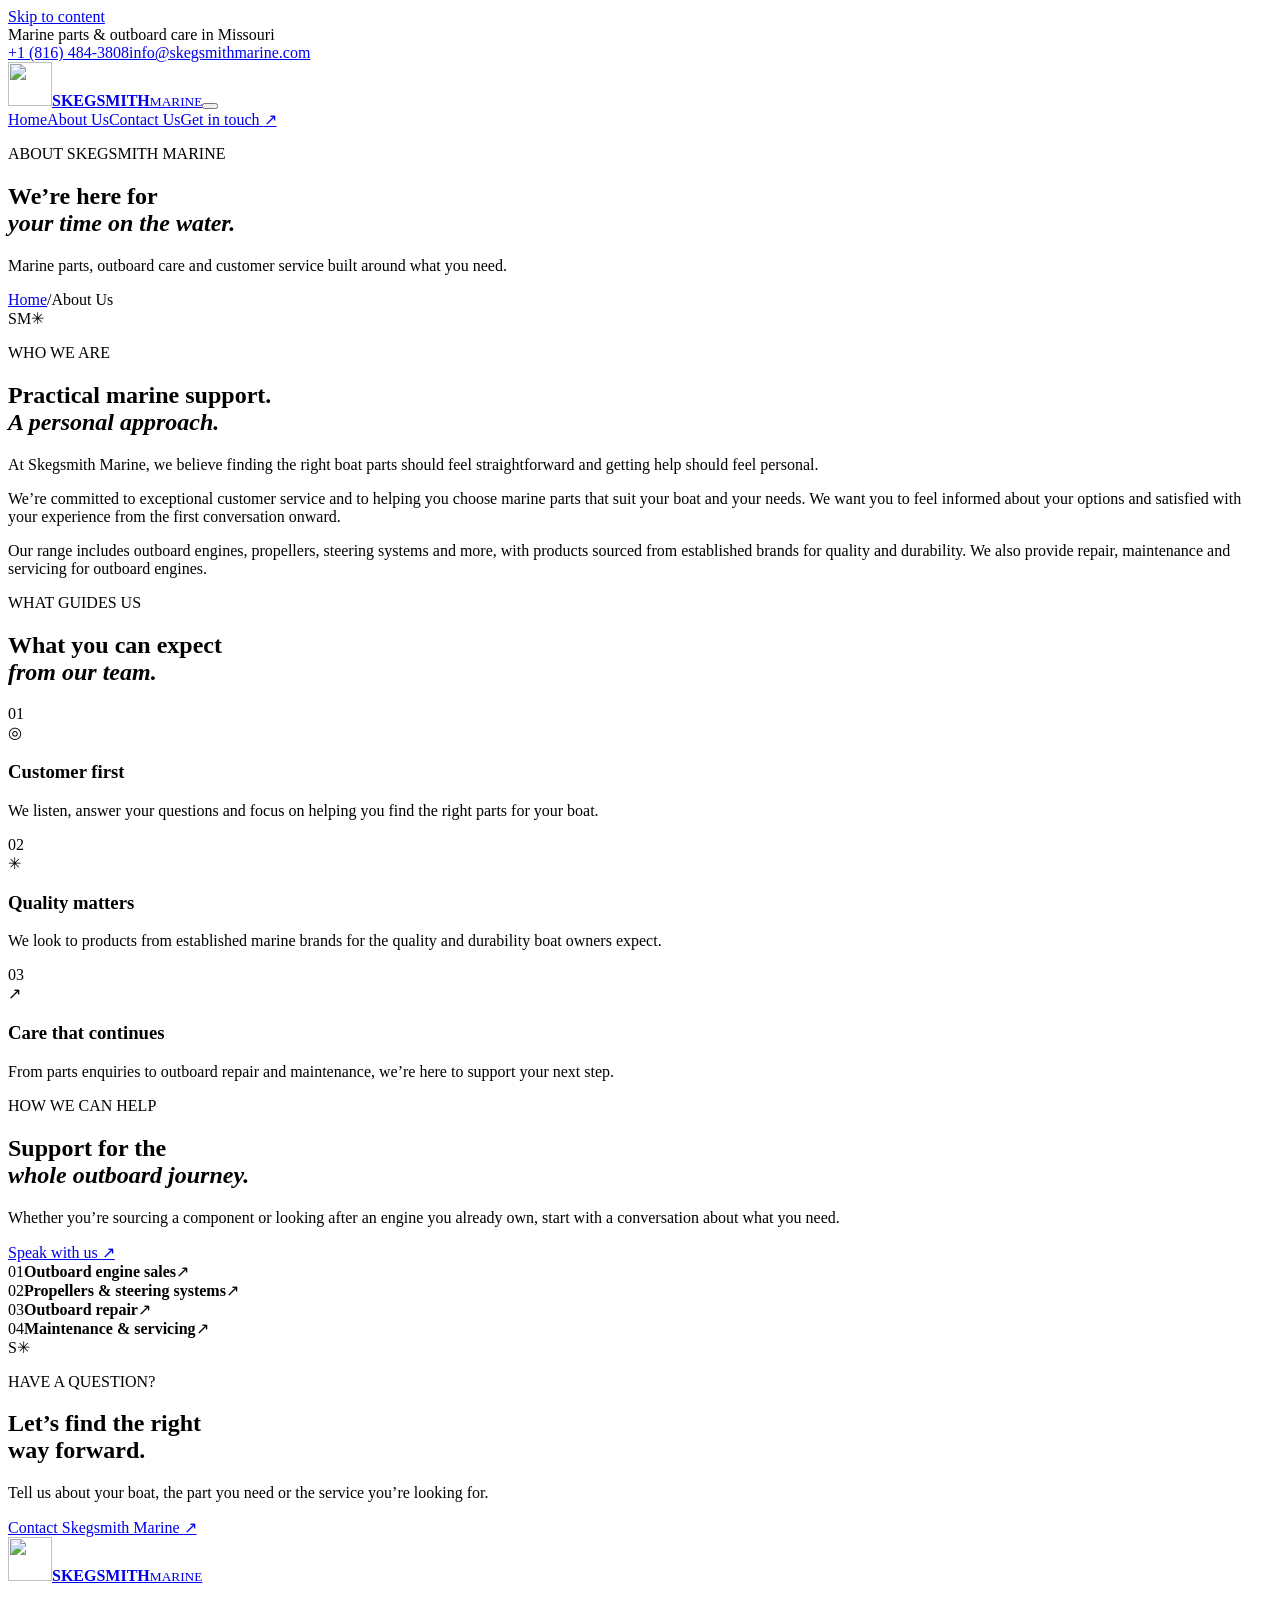
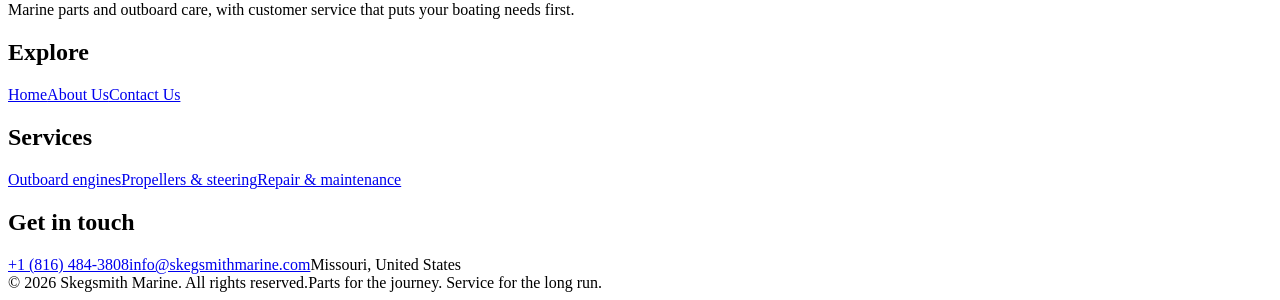
==== about.html @ 04e2d47d "Upload Skegsmith Marine website" ====
<!doctype html>
<html lang="en-US">
<head>
  <meta charset="utf-8"><meta name="viewport" content="width=device-width, initial-scale=1"><meta name="theme-color" content="#0b2338">
  <meta name="description" content="Learn about Skegsmith Marine, a Missouri marine parts and outboard service business focused on helpful customer care, quality parts and customer satisfaction.">
  <meta name="robots" content="index, follow, max-image-preview:large"><meta name="author" content="Skegsmith Marine">
  <link rel="canonical" href="https://YOUR-GITHUB-USERNAME.github.io/YOUR-REPOSITORY/about.html"><link rel="icon" href="assets/images/favicon.svg" type="image/svg+xml">
  <link rel="preconnect" href="https://fonts.googleapis.com"><link rel="preconnect" href="https://fonts.gstatic.com" crossorigin><link href="https://fonts.googleapis.com/css2?family=DM+Sans:wght@400;500;600;700&family=Manrope:wght@400;500;600;700;800&display=swap" rel="stylesheet"><link rel="stylesheet" href="assets/css/styles.css">
  <meta property="og:type" content="website"><meta property="og:site_name" content="Skegsmith Marine"><meta property="og:title" content="About Skegsmith Marine | Missouri Marine Parts & Service"><meta property="og:description" content="Customer-first marine parts guidance and outboard care in Missouri."><meta property="og:url" content="https://YOUR-GITHUB-USERNAME.github.io/YOUR-REPOSITORY/about.html"><meta property="og:image" content="https://YOUR-GITHUB-USERNAME.github.io/YOUR-REPOSITORY/assets/images/marine-og.png"><meta name="twitter:card" content="summary_large_image">
  <title>About Skegsmith Marine | Missouri Marine Parts & Service</title><script defer src="assets/js/main.js"></script>
  <script type="application/ld+json">{"@context":"https://schema.org","@type":"AboutPage","name":"About Skegsmith Marine","url":"https://YOUR-GITHUB-USERNAME.github.io/YOUR-REPOSITORY/about.html","about":{"@type":"LocalBusiness","name":"Skegsmith Marine","telephone":"+18164843808","email":"info@skegsmithmarine.com","areaServed":{"@type":"AdministrativeArea","name":"Missouri, United States"}}}</script>
</head>
<body>
  <a class="skip-link" href="#main">Skip to content</a>
  <div class="utility-bar"><div class="container utility-inner"><span><span class="status-dot" aria-hidden="true"></span> Marine parts & outboard care in Missouri</span><div class="utility-links"><a href="tel:+18164843808">+1 (816) 484-3808</a><a href="mailto:info@skegsmithmarine.com">info@skegsmithmarine.com</a></div></div></div>
  <header class="site-header"><div class="container nav-wrap"><a class="brand" href="index.html" aria-label="Skegsmith Marine home"><img src="assets/images/brand-mark.svg" width="44" height="44" alt=""><span class="brand-text"><strong>SKEGSMITH</strong><small>MARINE</small></span></a><button class="menu-toggle" type="button" aria-label="Open navigation" aria-expanded="false" aria-controls="primary-nav"><span></span><span></span><span></span></button><nav class="primary-nav" id="primary-nav" aria-label="Main navigation"><a href="index.html">Home</a><a class="active" aria-current="page" href="about.html">About Us</a><a href="contact.html">Contact Us</a><a class="nav-cta" href="contact.html#contact-form">Get in touch <span aria-hidden="true">↗</span></a></nav></div></header>
  <main id="main">
    <section class="page-hero"><div class="container page-hero-inner"><p class="eyebrow eyebrow-light"><span></span> ABOUT SKEGSMITH MARINE</p><h1>We’re here for<br><em>your time on the water.</em></h1><p>Marine parts, outboard care and customer service built around what you need.</p><div class="breadcrumb"><a href="index.html">Home</a><span>/</span><span aria-current="page">About Us</span></div></div><div class="page-hero-decoration" aria-hidden="true">SM<span>✳</span></div></section>
    <section class="section about-intro"><div class="container about-intro-grid"><div><p class="eyebrow"><span></span> WHO WE ARE</p><h2>Practical marine support.<br><em>A personal approach.</em></h2></div><div class="about-body"><p class="lead">At Skegsmith Marine, we believe finding the right boat parts should feel straightforward and getting help should feel personal.</p><p>We’re committed to exceptional customer service and to helping you choose marine parts that suit your boat and your needs. We want you to feel informed about your options and satisfied with your experience from the first conversation onward.</p><p>Our range includes outboard engines, propellers, steering systems and more, with products sourced from established brands for quality and durability. We also provide repair, maintenance and servicing for outboard engines.</p></div></div></section>
    <section class="about-values"><div class="container"><div class="section-heading"><p class="eyebrow"><span></span> WHAT GUIDES US</p><h2>What you can expect<br><em>from our team.</em></h2></div><div class="values-grid"><article class="value-card"><span class="value-index">01</span><div class="value-symbol">◎</div><h3>Customer first</h3><p>We listen, answer your questions and focus on helping you find the right parts for your boat.</p></article><article class="value-card"><span class="value-index">02</span><div class="value-symbol">✳</div><h3>Quality matters</h3><p>We look to products from established marine brands for the quality and durability boat owners expect.</p></article><article class="value-card"><span class="value-index">03</span><div class="value-symbol">↗</div><h3>Care that continues</h3><p>From parts enquiries to outboard repair and maintenance, we’re here to support your next step.</p></article></div></div></section>
    <section class="about-services"><div class="container about-services-grid"><div><p class="eyebrow eyebrow-light"><span></span> HOW WE CAN HELP</p><h2>Support for the<br><em>whole outboard journey.</em></h2><p>Whether you’re sourcing a component or looking after an engine you already own, start with a conversation about what you need.</p><a class="button button-gold" href="contact.html">Speak with us <span aria-hidden="true">↗</span></a></div><div class="service-list"><div><span>01</span><strong>Outboard engine sales</strong><span class="service-list-arrow">↗</span></div><div><span>02</span><strong>Propellers & steering systems</strong><span class="service-list-arrow">↗</span></div><div><span>03</span><strong>Outboard repair</strong><span class="service-list-arrow">↗</span></div><div><span>04</span><strong>Maintenance & servicing</strong><span class="service-list-arrow">↗</span></div></div></div></section>
    <section class="section section-cta"><div class="container cta-card"><div class="cta-mark" aria-hidden="true">S<span>✳</span></div><div><p class="eyebrow"><span></span> HAVE A QUESTION?</p><h2>Let’s find the right<br>way forward.</h2></div><div class="cta-action"><p>Tell us about your boat, the part you need or the service you’re looking for.</p><a class="button button-dark" href="contact.html">Contact Skegsmith Marine <span aria-hidden="true">↗</span></a></div></div></section>
  </main>
  <footer class="site-footer"><div class="container footer-main"><div class="footer-brand-block"><a class="brand brand-footer" href="index.html"><img src="assets/images/brand-mark.svg" width="44" height="44" alt=""><span class="brand-text"><strong>SKEGSMITH</strong><small>MARINE</small></span></a><p>Marine parts and outboard care, with customer service that puts your boating needs first.</p></div><div class="footer-column"><h2>Explore</h2><a href="index.html">Home</a><a href="about.html">About Us</a><a href="contact.html">Contact Us</a></div><div class="footer-column"><h2>Services</h2><a href="contact.html">Outboard engines</a><a href="contact.html">Propellers & steering</a><a href="contact.html">Repair & maintenance</a></div><div class="footer-column footer-contact"><h2>Get in touch</h2><a href="tel:+18164843808">+1 (816) 484-3808</a><a href="mailto:info@skegsmithmarine.com">info@skegsmithmarine.com</a><span>Missouri, United States</span></div></div><div class="container footer-bottom"><span>© <span data-year>2026</span> Skegsmith Marine. All rights reserved.</span><span>Parts for the journey. Service for the long run.</span></div></footer>
</body>
</html>
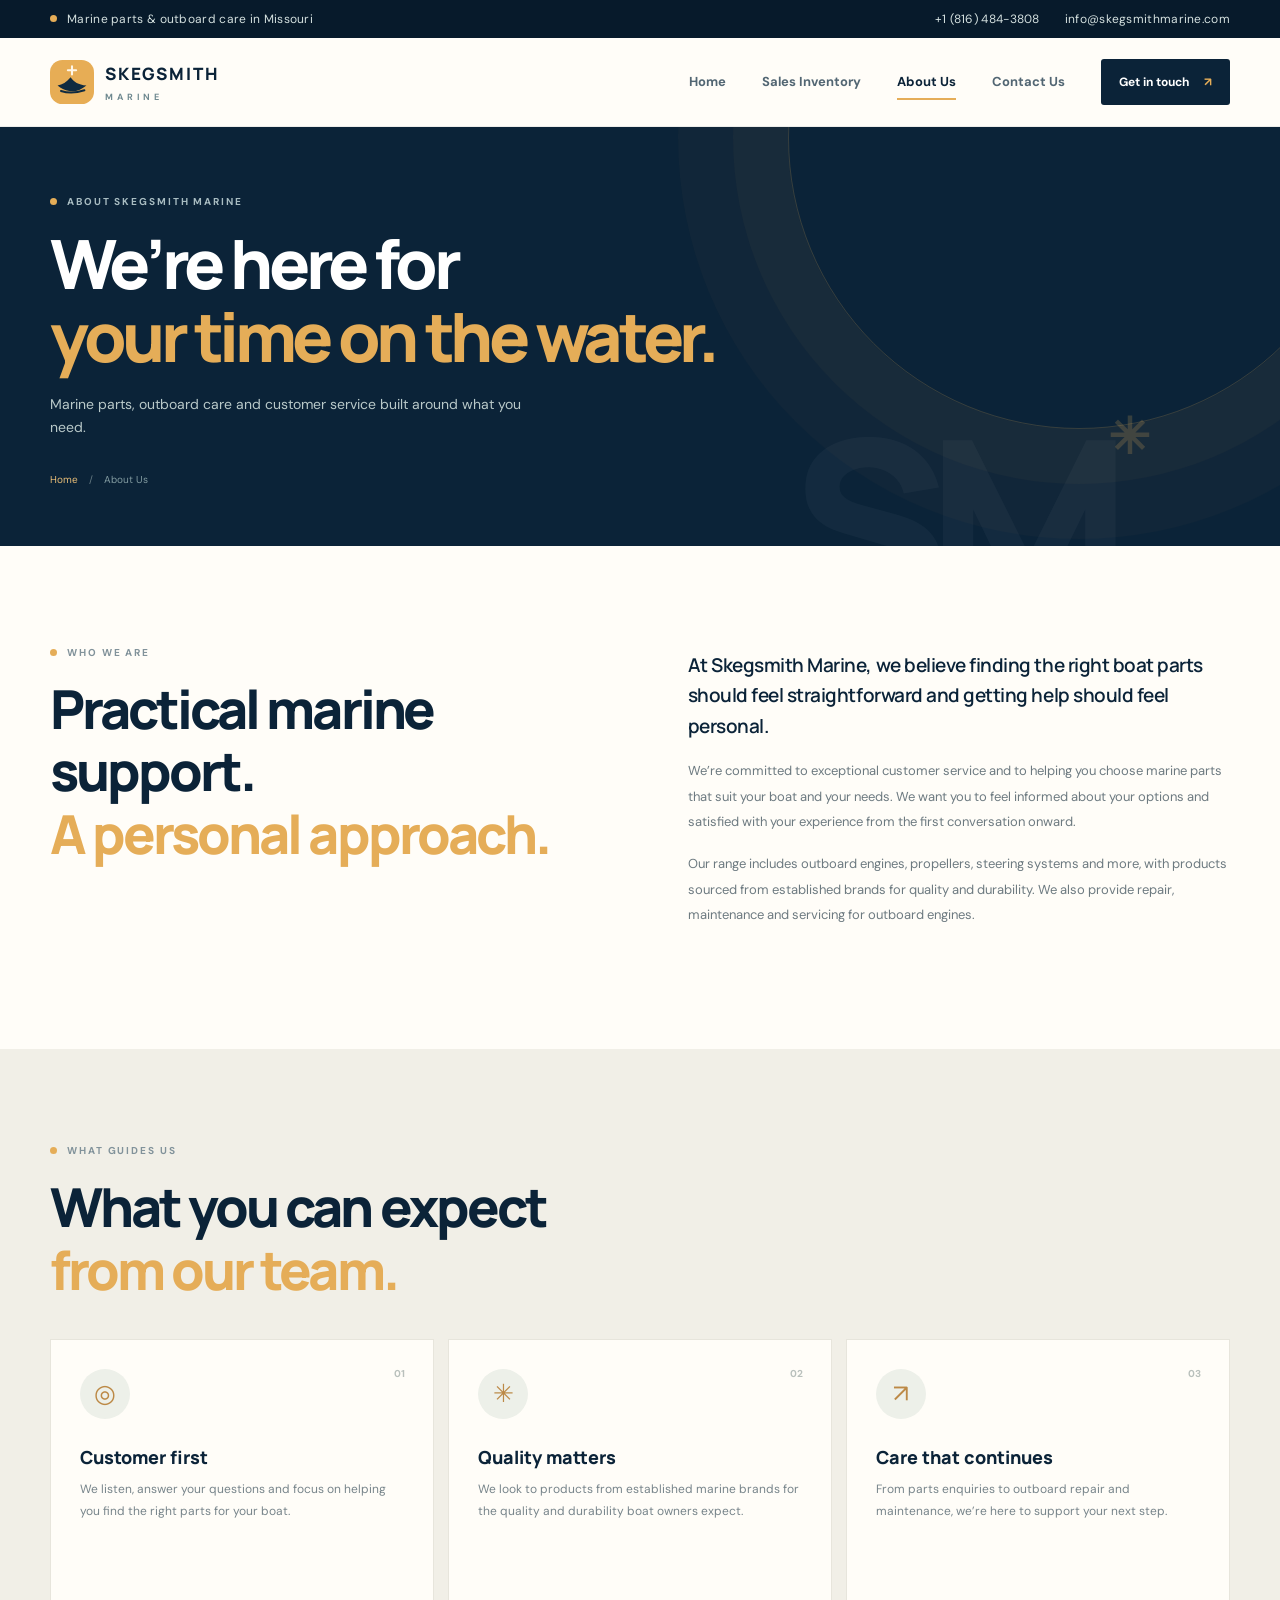
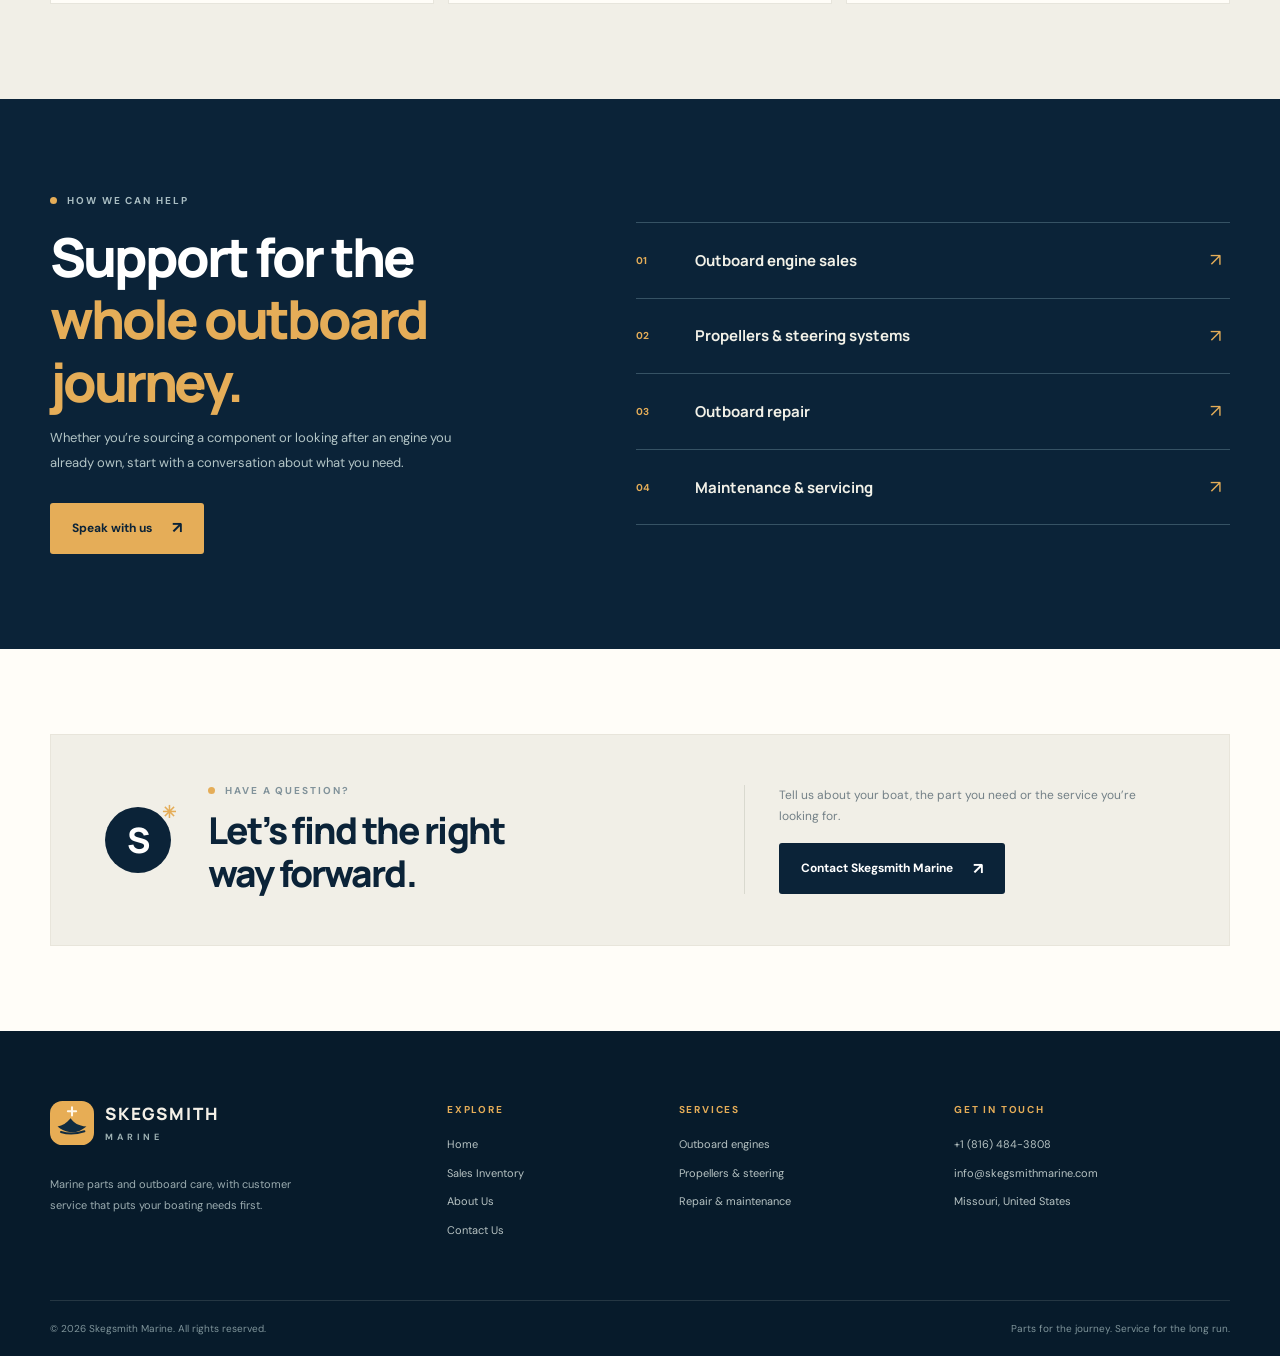
==== commit 6ee31545: "Replace engine illustrations with product photographs" ====
--- a/about.html
+++ b/about.html
@@ -4,16 +4,16 @@
   <meta charset="utf-8"><meta name="viewport" content="width=device-width, initial-scale=1"><meta name="theme-color" content="#0b2338">
   <meta name="description" content="Learn about Skegsmith Marine, a Missouri marine parts and outboard service business focused on helpful customer care, quality parts and customer satisfaction.">
   <meta name="robots" content="index, follow, max-image-preview:large"><meta name="author" content="Skegsmith Marine">
-  <link rel="canonical" href="https://YOUR-GITHUB-USERNAME.github.io/YOUR-REPOSITORY/about.html"><link rel="icon" href="assets/images/favicon.svg" type="image/svg+xml">
+  <link rel="canonical" href="https://skegsmithmarine.com/about.html"><link rel="icon" href="assets/images/favicon.svg" type="image/svg+xml">
   <link rel="preconnect" href="https://fonts.googleapis.com"><link rel="preconnect" href="https://fonts.gstatic.com" crossorigin><link href="https://fonts.googleapis.com/css2?family=DM+Sans:wght@400;500;600;700&family=Manrope:wght@400;500;600;700;800&display=swap" rel="stylesheet"><link rel="stylesheet" href="assets/css/styles.css">
-  <meta property="og:type" content="website"><meta property="og:site_name" content="Skegsmith Marine"><meta property="og:title" content="About Skegsmith Marine | Missouri Marine Parts & Service"><meta property="og:description" content="Customer-first marine parts guidance and outboard care in Missouri."><meta property="og:url" content="https://YOUR-GITHUB-USERNAME.github.io/YOUR-REPOSITORY/about.html"><meta property="og:image" content="https://YOUR-GITHUB-USERNAME.github.io/YOUR-REPOSITORY/assets/images/marine-og.png"><meta name="twitter:card" content="summary_large_image">
+  <meta property="og:type" content="website"><meta property="og:site_name" content="Skegsmith Marine"><meta property="og:title" content="About Skegsmith Marine | Missouri Marine Parts & Service"><meta property="og:description" content="Customer-first marine parts guidance and outboard care in Missouri."><meta property="og:url" content="https://skegsmithmarine.com/about.html"><meta property="og:image" content="https://skegsmithmarine.com/assets/images/marine-og.svg"><meta name="twitter:card" content="summary_large_image">
   <title>About Skegsmith Marine | Missouri Marine Parts & Service</title><script defer src="assets/js/main.js"></script>
-  <script type="application/ld+json">{"@context":"https://schema.org","@type":"AboutPage","name":"About Skegsmith Marine","url":"https://YOUR-GITHUB-USERNAME.github.io/YOUR-REPOSITORY/about.html","about":{"@type":"LocalBusiness","name":"Skegsmith Marine","telephone":"+18164843808","email":"info@skegsmithmarine.com","areaServed":{"@type":"AdministrativeArea","name":"Missouri, United States"}}}</script>
+  <script type="application/ld+json">{"@context":"https://schema.org","@type":"AboutPage","name":"About Skegsmith Marine","url":"https://skegsmithmarine.com/about.html","about":{"@type":"LocalBusiness","name":"Skegsmith Marine","telephone":"+18164843808","email":"info@skegsmithmarine.com","areaServed":{"@type":"AdministrativeArea","name":"Missouri, United States"}}}</script>
 </head>
 <body>
   <a class="skip-link" href="#main">Skip to content</a>
   <div class="utility-bar"><div class="container utility-inner"><span><span class="status-dot" aria-hidden="true"></span> Marine parts & outboard care in Missouri</span><div class="utility-links"><a href="tel:+18164843808">+1 (816) 484-3808</a><a href="mailto:info@skegsmithmarine.com">info@skegsmithmarine.com</a></div></div></div>
-  <header class="site-header"><div class="container nav-wrap"><a class="brand" href="index.html" aria-label="Skegsmith Marine home"><img src="assets/images/brand-mark.svg" width="44" height="44" alt=""><span class="brand-text"><strong>SKEGSMITH</strong><small>MARINE</small></span></a><button class="menu-toggle" type="button" aria-label="Open navigation" aria-expanded="false" aria-controls="primary-nav"><span></span><span></span><span></span></button><nav class="primary-nav" id="primary-nav" aria-label="Main navigation"><a href="index.html">Home</a><a class="active" aria-current="page" href="about.html">About Us</a><a href="contact.html">Contact Us</a><a class="nav-cta" href="contact.html#contact-form">Get in touch <span aria-hidden="true">↗</span></a></nav></div></header>
+  <header class="site-header"><div class="container nav-wrap"><a class="brand" href="index.html" aria-label="Skegsmith Marine home"><img src="assets/images/brand-mark.svg" width="44" height="44" alt=""><span class="brand-text"><strong>SKEGSMITH</strong><small>MARINE</small></span></a><button class="menu-toggle" type="button" aria-label="Open navigation" aria-expanded="false" aria-controls="primary-nav"><span></span><span></span><span></span></button><nav class="primary-nav" id="primary-nav" aria-label="Main navigation"><a href="index.html">Home</a><a href="index.html#sales-inventory">Sales Inventory</a><a class="active" aria-current="page" href="about.html">About Us</a><a href="contact.html">Contact Us</a><a class="nav-cta" href="contact.html#contact-form">Get in touch <span aria-hidden="true">↗</span></a></nav></div></header>
   <main id="main">
     <section class="page-hero"><div class="container page-hero-inner"><p class="eyebrow eyebrow-light"><span></span> ABOUT SKEGSMITH MARINE</p><h1>We’re here for<br><em>your time on the water.</em></h1><p>Marine parts, outboard care and customer service built around what you need.</p><div class="breadcrumb"><a href="index.html">Home</a><span>/</span><span aria-current="page">About Us</span></div></div><div class="page-hero-decoration" aria-hidden="true">SM<span>✳</span></div></section>
     <section class="section about-intro"><div class="container about-intro-grid"><div><p class="eyebrow"><span></span> WHO WE ARE</p><h2>Practical marine support.<br><em>A personal approach.</em></h2></div><div class="about-body"><p class="lead">At Skegsmith Marine, we believe finding the right boat parts should feel straightforward and getting help should feel personal.</p><p>We’re committed to exceptional customer service and to helping you choose marine parts that suit your boat and your needs. We want you to feel informed about your options and satisfied with your experience from the first conversation onward.</p><p>Our range includes outboard engines, propellers, steering systems and more, with products sourced from established brands for quality and durability. We also provide repair, maintenance and servicing for outboard engines.</p></div></div></section>
@@ -21,6 +21,6 @@
     <section class="about-services"><div class="container about-services-grid"><div><p class="eyebrow eyebrow-light"><span></span> HOW WE CAN HELP</p><h2>Support for the<br><em>whole outboard journey.</em></h2><p>Whether you’re sourcing a component or looking after an engine you already own, start with a conversation about what you need.</p><a class="button button-gold" href="contact.html">Speak with us <span aria-hidden="true">↗</span></a></div><div class="service-list"><div><span>01</span><strong>Outboard engine sales</strong><span class="service-list-arrow">↗</span></div><div><span>02</span><strong>Propellers & steering systems</strong><span class="service-list-arrow">↗</span></div><div><span>03</span><strong>Outboard repair</strong><span class="service-list-arrow">↗</span></div><div><span>04</span><strong>Maintenance & servicing</strong><span class="service-list-arrow">↗</span></div></div></div></section>
     <section class="section section-cta"><div class="container cta-card"><div class="cta-mark" aria-hidden="true">S<span>✳</span></div><div><p class="eyebrow"><span></span> HAVE A QUESTION?</p><h2>Let’s find the right<br>way forward.</h2></div><div class="cta-action"><p>Tell us about your boat, the part you need or the service you’re looking for.</p><a class="button button-dark" href="contact.html">Contact Skegsmith Marine <span aria-hidden="true">↗</span></a></div></div></section>
   </main>
-  <footer class="site-footer"><div class="container footer-main"><div class="footer-brand-block"><a class="brand brand-footer" href="index.html"><img src="assets/images/brand-mark.svg" width="44" height="44" alt=""><span class="brand-text"><strong>SKEGSMITH</strong><small>MARINE</small></span></a><p>Marine parts and outboard care, with customer service that puts your boating needs first.</p></div><div class="footer-column"><h2>Explore</h2><a href="index.html">Home</a><a href="about.html">About Us</a><a href="contact.html">Contact Us</a></div><div class="footer-column"><h2>Services</h2><a href="contact.html">Outboard engines</a><a href="contact.html">Propellers & steering</a><a href="contact.html">Repair & maintenance</a></div><div class="footer-column footer-contact"><h2>Get in touch</h2><a href="tel:+18164843808">+1 (816) 484-3808</a><a href="mailto:info@skegsmithmarine.com">info@skegsmithmarine.com</a><span>Missouri, United States</span></div></div><div class="container footer-bottom"><span>© <span data-year>2026</span> Skegsmith Marine. All rights reserved.</span><span>Parts for the journey. Service for the long run.</span></div></footer>
+  <footer class="site-footer"><div class="container footer-main"><div class="footer-brand-block"><a class="brand brand-footer" href="index.html"><img src="assets/images/brand-mark.svg" width="44" height="44" alt=""><span class="brand-text"><strong>SKEGSMITH</strong><small>MARINE</small></span></a><p>Marine parts and outboard care, with customer service that puts your boating needs first.</p></div><div class="footer-column"><h2>Explore</h2><a href="index.html">Home</a><a href="index.html#sales-inventory">Sales Inventory</a><a href="about.html">About Us</a><a href="contact.html">Contact Us</a></div><div class="footer-column"><h2>Services</h2><a href="contact.html">Outboard engines</a><a href="contact.html">Propellers & steering</a><a href="contact.html">Repair & maintenance</a></div><div class="footer-column footer-contact"><h2>Get in touch</h2><a href="tel:+18164843808">+1 (816) 484-3808</a><a href="mailto:info@skegsmithmarine.com">info@skegsmithmarine.com</a><span>Missouri, United States</span></div></div><div class="container footer-bottom"><span>© <span data-year>2026</span> Skegsmith Marine. All rights reserved.</span><span>Parts for the journey. Service for the long run.</span></div></footer>
 </body>
 </html>
--- a/assets/css/styles.css
+++ b/assets/css/styles.css
@@ -0,0 +1,161 @@
+:root{--navy:#0b2338;--navy-2:#12354d;--navy-3:#1b4a5e;--gold:#e5ad58;--gold-2:#f0c77e;--cream:#f6f3eb;--paper:#fffdf8;--ink:#102b40;--muted:#687983;--line:#e3e3dc;--sea:#4c9294;--white:#fff;--font-head:'Manrope',Arial,sans-serif;--font-body:'DM Sans',Arial,sans-serif;--container:1180px;--shadow:0 22px 60px rgba(9,35,56,.12)}
+*{box-sizing:border-box}html{scroll-behavior:smooth}body{margin:0;background:var(--paper);color:var(--ink);font-family:var(--font-body);font-size:16px;line-height:1.7;-webkit-font-smoothing:antialiased}body.menu-open{overflow:hidden}a{color:inherit;text-decoration:none}img,svg{max-width:100%}button,input,select,textarea{font:inherit}.container{width:min(var(--container),calc(100% - 48px));margin-inline:auto}.skip-link{position:absolute;left:16px;top:-60px;z-index:1000;padding:10px 16px;background:var(--gold);color:var(--navy);font-weight:700;border-radius:4px}.skip-link:focus{top:12px}.utility-bar{background:#071a2b;color:#d4e0df;font-size:12px;letter-spacing:.025em}.utility-inner{min-height:38px;display:flex;align-items:center;justify-content:space-between;gap:20px}.utility-inner>span,.utility-links{display:flex;align-items:center;gap:10px}.utility-links{gap:25px}.utility-links a:hover{color:var(--gold-2)}.status-dot,.eyebrow>span{width:7px;height:7px;border-radius:50%;display:inline-block;background:var(--gold)}.site-header{position:sticky;z-index:50;top:0;background:rgba(255,253,248,.96);backdrop-filter:blur(14px);border-bottom:1px solid rgba(14,46,65,.08)}.nav-wrap{height:88px;display:flex;align-items:center;justify-content:space-between}.brand{display:inline-flex;align-items:center;gap:11px;min-width:max-content}.brand img{display:block}.brand-text{display:flex;flex-direction:column;line-height:1}.brand-text strong{font:800 17px var(--font-head);letter-spacing:.11em;color:var(--navy)}.brand-text small{margin-top:6px;color:#6f8990;font:700 9px var(--font-body);letter-spacing:.43em}.primary-nav{display:flex;align-items:center;gap:36px}.primary-nav>a:not(.nav-cta){position:relative;padding:9px 0;color:#526673;font-size:13px;font-weight:700;transition:color .2s}.primary-nav>a:not(.nav-cta):after{position:absolute;content:"";height:2px;left:0;right:100%;bottom:2px;background:var(--gold);transition:right .2s}.primary-nav>a:not(.nav-cta):hover,.primary-nav>a.active{color:var(--navy)}.primary-nav>a:not(.nav-cta):hover:after,.primary-nav>a.active:after{right:0}.nav-cta{padding:13px 18px;border-radius:3px;background:var(--navy);color:white;font-size:12px;font-weight:700;transition:background .2s,transform .2s}.nav-cta span{margin-left:12px;color:var(--gold)}.nav-cta:hover{background:var(--navy-3);transform:translateY(-1px)}.menu-toggle{display:none;border:0;background:transparent;padding:10px;cursor:pointer}.menu-toggle span{display:block;width:24px;height:2px;margin:5px;background:var(--navy);transition:transform .2s,opacity .2s}
+.hero{position:relative;overflow:hidden;background:var(--navy);color:white;min-height:650px;display:flex;align-items:center}.hero:before{position:absolute;content:"";width:670px;height:670px;right:-140px;top:-245px;border:1px solid rgba(232,182,95,.13);border-radius:50%;box-shadow:0 0 0 65px rgba(232,182,95,.025),0 0 0 130px rgba(232,182,95,.02)}.hero-grain{position:absolute;inset:0;opacity:.12;background-image:radial-gradient(rgba(255,255,255,.4) .5px,transparent .5px);background-size:6px 6px;mask-image:linear-gradient(90deg,#000,transparent 80%)}.hero-grid{position:relative;z-index:1;display:grid;grid-template-columns:.92fr 1.08fr;align-items:center;gap:32px;padding-top:62px;padding-bottom:55px}.hero-copy{padding:25px 0 35px}.eyebrow{margin:0 0 19px;display:flex;align-items:center;gap:10px;color:#81929a;font:700 10px var(--font-body);letter-spacing:.19em}.eyebrow-light{color:#a9bdc2}.hero h1,.page-hero h1{margin:0;font:800 clamp(48px,6vw,76px)/1.07 var(--font-head);letter-spacing:-.065em}.hero h1 em,.page-hero h1 em,.section-heading h2 em,.promise-copy h2 em,.about-intro h2 em,.about-services h2 em,.contact-info h2 em,.contact-bottom h2 em{color:var(--gold);font-style:normal}.hero-lede{max-width:475px;margin:26px 0 30px;color:#c3d0d1;font-size:16px;line-height:1.8}.hero-actions{display:flex;align-items:center;gap:28px;flex-wrap:wrap}.button{display:inline-flex;align-items:center;justify-content:center;gap:20px;min-height:51px;padding:0 21px;border:1px solid transparent;border-radius:3px;font-size:12px;font-weight:700;transition:transform .2s,background .2s,border-color .2s}.button:hover{transform:translateY(-2px)}.button span{font-size:16px}.button-gold{background:var(--gold);color:var(--navy)}.button-gold:hover{background:#f0bf70}.text-link{font-size:12px;font-weight:700}.text-link span{margin-left:8px;color:var(--gold);font-size:17px}.text-link-light{color:#e8efec}.hero-proof{display:flex;align-items:center;gap:13px;margin-top:48px}.proof-icon{width:38px;height:38px;border:1px solid rgba(229,173,88,.45);border-radius:50%;display:grid;place-items:center;color:var(--gold);font-size:21px}.hero-proof strong,.hero-proof small{display:block}.hero-proof strong{font-size:11px;color:#f6f2e8}.hero-proof small{margin-top:2px;color:#93a8ad;font-size:10px}.hero-art{position:relative;min-height:490px;display:grid;place-items:center}.boat-illustration{position:relative;z-index:2;width:100%;max-width:650px;filter:drop-shadow(0 22px 24px rgba(0,0,0,.15))}.art-orbit{position:absolute;border:1px solid rgba(229,173,88,.16);border-radius:50%;aspect-ratio:1}.orbit-one{width:410px}.orbit-two{width:520px;border-style:dashed;opacity:.6}.art-tag{position:absolute;z-index:3;display:flex;align-items:center;gap:9px;padding:10px 13px;background:#f6f2e8;color:var(--navy);font:700 9px var(--font-body);letter-spacing:.13em;box-shadow:0 8px 25px rgba(0,0,0,.15)}.tag-top{right:7%;top:64px}.tag-bottom{left:5%;bottom:55px;background:#1b4b5c;color:#e6efea}.tag-dot{width:7px;height:7px;border-radius:50%;background:#4e9a8b}.mini-wave{color:var(--gold);font-size:20px}.hero-bottom-line{position:absolute;bottom:0;left:0;right:0;height:5px;background:linear-gradient(90deg,var(--gold) 0 16%,#4c9294 16% 37%,transparent 37%)}
+.trust-strip{background:#f0eee6;border-bottom:1px solid #e7e5dc}.trust-grid{display:grid;grid-template-columns:repeat(3,1fr);padding:26px 0}.trust-grid>div{display:flex;align-items:center;gap:16px;padding:0 28px;border-right:1px solid #d9d9d0}.trust-grid>div:first-child{padding-left:0}.trust-grid>div:last-child{border:0}.trust-number{font:700 12px var(--font-head);color:#c08a42}.trust-grid strong,.trust-grid small{display:block}.trust-grid strong{font:700 12px var(--font-head);color:var(--navy)}.trust-grid small{margin-top:2px;color:#77848a;font-size:10px}.section{padding:108px 0}.section-heading{margin-bottom:45px}.heading-split{display:flex;align-items:flex-end;justify-content:space-between;gap:55px}.section-heading h2,.about-intro h2,.promise-copy h2,.about-services h2,.contact-info h2,.contact-bottom h2{margin:0;color:var(--navy);font:800 clamp(36px,4.2vw,54px)/1.16 var(--font-head);letter-spacing:-.055em}.heading-split>p{max-width:410px;margin:0 0 7px;color:#6e7c82;font-size:14px;line-height:1.85}.service-grid{display:grid;grid-template-columns:repeat(4,1fr);gap:13px}.service-card{position:relative;display:flex;flex-direction:column;min-height:365px;padding:24px 23px 22px;background:#f2f1eb;border:1px solid #e9e7de;transition:transform .25s,box-shadow .25s,background .25s}.service-card:hover{transform:translateY(-6px);box-shadow:var(--shadow);background:#fff}.service-card.service-featured{background:#e9eee8}.service-card.service-dark{background:var(--navy);border-color:var(--navy);color:#fff}.service-topline{display:flex;justify-content:space-between;color:#8b9697;font:700 9px var(--font-body);letter-spacing:.13em}.service-dark .service-topline{color:#9fb5b8}.service-arrow{font-size:17px;color:var(--gold)}.service-icon{width:66px;height:66px;margin:38px 0 20px;display:grid;place-items:center;border:1px solid #d7ddd4;border-radius:50%;color:var(--navy-3)}.service-icon svg{width:38px;height:38px;fill:none;stroke:currentColor;stroke-width:2;stroke-linecap:round;stroke-linejoin:round}.service-dark .service-icon{color:var(--gold);border-color:#466170}.service-card h3{margin:0 0 10px;font:800 17px var(--font-head);letter-spacing:-.035em}.service-card p{margin:0 0 20px;color:#748187;font-size:12px;line-height:1.8}.service-dark p{color:#b4c5c6}.card-link{display:flex;justify-content:space-between;align-items:center;gap:10px;margin-top:auto;padding-top:15px;border-top:1px solid #d9ded8;color:var(--navy);font-size:10px;font-weight:700}.card-link span{font-size:17px;color:#b47e36}.service-dark .card-link{border-color:#40596a;color:#f5f1e7}
+.service-promise{overflow:hidden;background:var(--navy);color:white}.promise-grid{display:grid;grid-template-columns:1fr 1fr;align-items:center;gap:95px;padding-top:95px;padding-bottom:95px}.promise-visual{position:relative;min-height:420px;display:grid;place-items:center;background:radial-gradient(circle at 50% 50%,rgba(77,144,148,.28),transparent 65%)}.promise-stamp{position:relative;z-index:2;width:230px;height:230px;border:1px solid rgba(229,173,88,.65);border-radius:50%;display:flex;flex-direction:column;align-items:center;justify-content:center;gap:13px;text-align:center;color:var(--gold);transform:rotate(-11deg);background:rgba(11,35,56,.3);box-shadow:0 0 0 13px rgba(229,173,88,.04),0 0 0 14px rgba(229,173,88,.16)}.promise-stamp:before,.promise-stamp:after{content:"";position:absolute;inset:12px;border:1px dashed rgba(229,173,88,.45);border-radius:50%}.promise-stamp span{font:700 8px var(--font-body);letter-spacing:.2em}.promise-stamp strong{font:800 24px/.98 var(--font-head);letter-spacing:-.04em;color:#f4eee2}.promise-wave{position:absolute;width:100%;bottom:0;left:0;color:#4d9294;opacity:.8}.promise-copy h2{color:white}.promise-copy>p:not(.eyebrow){max-width:495px;color:#b7c7c9;font-size:13px;line-height:1.9}.promise-copy .button{margin-top:15px}.button-outline-light{border-color:rgba(238,241,233,.4);color:#f6f2e8}.button-outline-light:hover{background:rgba(255,255,255,.08);border-color:var(--gold)}.section-cta{padding:85px 0}.cta-card{position:relative;display:grid;grid-template-columns:75px 1fr .85fr;align-items:center;gap:28px;padding:49px 54px;background:#f1efe7;border:1px solid #e8e5db}.cta-mark{position:relative;width:66px;height:66px;display:grid;place-items:center;border-radius:50%;background:var(--navy);color:white;font:800 35px var(--font-head)}.cta-mark span{position:absolute;right:-5px;top:-7px;color:var(--gold);font-size:17px}.cta-card .eyebrow{margin-bottom:12px}.cta-card h2{margin:0;color:var(--navy);font:800 clamp(26px,3vw,37px)/1.18 var(--font-head);letter-spacing:-.05em}.cta-action{padding-left:34px;border-left:1px solid #d9d9cf}.cta-action p{margin:0 0 17px;color:#738087;font-size:12px;line-height:1.7}.button-dark{background:var(--navy);color:#fff}.button-dark:hover{background:#1c4b60}.site-footer{background:#071b2b;color:#e7ede9}.footer-main{display:grid;grid-template-columns:1.55fr .8fr 1fr 1.25fr;gap:55px;padding-top:70px;padding-bottom:60px}.brand-footer .brand-text strong{color:#f4f0e7}.brand-footer .brand-text small{color:#9db0b2}.footer-brand-block>p{max-width:260px;margin:21px 0 0;color:#9bacb0;font-size:11px;line-height:1.9}.footer-column{display:flex;flex-direction:column;align-items:flex-start;gap:10px}.footer-column h2{margin:2px 0 9px;color:var(--gold);font:700 10px var(--font-body);letter-spacing:.18em;text-transform:uppercase}.footer-column a,.footer-column>span{color:#b6c2c2;font-size:11px;transition:color .2s}.footer-column a:hover{color:var(--gold)}.footer-bottom{display:flex;justify-content:space-between;gap:20px;padding-top:19px;padding-bottom:19px;border-top:1px solid rgba(235,240,233,.13);color:#7f949a;font-size:10px}
+/* Interior page shared elements */
+.page-hero{position:relative;overflow:hidden;background:var(--navy);color:white;min-height:405px;display:flex;align-items:center}.page-hero:before{position:absolute;content:"";width:580px;height:580px;right:-90px;top:-280px;border:1px solid rgba(229,173,88,.2);border-radius:50%;box-shadow:0 0 0 55px rgba(229,173,88,.035),0 0 0 110px rgba(229,173,88,.025)}.page-hero-inner{position:relative;z-index:2;padding-top:68px;padding-bottom:58px}.page-hero h1{font-size:clamp(46px,6vw,68px)}.page-hero-inner>p:not(.eyebrow){max-width:500px;margin:20px 0 0;color:#b9c9c9;font-size:14px}.breadcrumb{display:flex;align-items:center;gap:11px;margin-top:31px;color:#829ba0;font-size:10px}.breadcrumb a{color:#e8bd77}.breadcrumb span:nth-child(2){color:#687d85}.page-hero-decoration{position:absolute;right:12%;bottom:-83px;color:rgba(255,255,255,.035);font:800 240px/.9 var(--font-head);letter-spacing:-.1em}.page-hero-decoration span{color:rgba(229,173,88,.2);font-size:50px;vertical-align:top}.about-intro{padding-top:100px;padding-bottom:105px}.about-intro-grid{display:grid;grid-template-columns:1fr 1fr;gap:95px}.about-body p{margin:0 0 17px;color:#6d7a80;font-size:13px;line-height:1.95}.about-body p.lead{margin-top:4px;color:var(--navy);font:600 19px/1.6 var(--font-head);letter-spacing:-.025em}.about-values{padding:95px 0;background:#f1efe7}.about-values .section-heading{margin-bottom:38px}.values-grid{display:grid;grid-template-columns:repeat(3,1fr);gap:14px}.value-card{position:relative;min-height:265px;padding:29px 29px 25px;background:#fffdf8;border:1px solid #e7e5dc}.value-index{position:absolute;right:28px;top:27px;color:#b9c0bc;font:700 10px var(--font-body)}.value-symbol{width:50px;height:50px;display:grid;place-items:center;border-radius:50%;background:#edf0e9;color:#bc8946;font-size:25px}.value-card h3{margin:26px 0 9px;color:var(--navy);font:800 18px var(--font-head)}.value-card p{margin:0;color:#77848a;font-size:12px;line-height:1.85}.about-services{padding:95px 0;background:var(--navy);color:white}.about-services-grid{display:grid;grid-template-columns:.9fr 1.1fr;gap:100px;align-items:center}.about-services h2{color:white}.about-services>div>div:first-child>p:not(.eyebrow){max-width:420px;color:#b3c5c6;font-size:13px;line-height:1.9}.about-services .button{margin-top:14px}.service-list{border-top:1px solid #365264}.service-list>div{display:grid;grid-template-columns:45px 1fr 20px;align-items:center;gap:14px;padding:22px 0;border-bottom:1px solid #365264}.service-list>div>span:first-child{color:var(--gold);font:700 10px var(--font-body)}.service-list strong{font:700 15px var(--font-head);color:#f2f1e8}.service-list-arrow{color:var(--gold);font-size:18px}
+.contact-section{padding-top:100px;padding-bottom:105px}.contact-grid{display:grid;grid-template-columns:.85fr 1.15fr;gap:95px;align-items:start}.contact-info h2{font-size:55px}.contact-intro{max-width:385px;margin:20px 0 29px;color:#728087;font-size:13px;line-height:1.9}.contact-method{display:flex;align-items:center;gap:15px;padding:17px 0;border-top:1px solid var(--line)}.contact-method-icon{width:42px;height:42px;flex:0 0 42px;display:grid;place-items:center;border-radius:50%;background:#edf0e9;color:#b7813f;font-size:18px}.contact-method>span:nth-child(2){display:flex;flex-direction:column}.contact-method small,.contact-location small{color:#8b9697;font:700 9px var(--font-body);letter-spacing:.15em}.contact-method strong,.contact-location strong{margin-top:2px;color:var(--navy);font:700 13px var(--font-head)}.method-arrow{margin-left:auto;color:#b7813f;font-size:18px}.contact-location{display:flex;align-items:flex-start;gap:15px;padding:18px 0;border-top:1px solid var(--line)}.location-icon{width:42px;height:42px;flex:0 0 42px;display:grid;place-items:center;border-radius:50%;background:#edf0e9;color:#b7813f;font-size:21px}.contact-location>span:last-child{display:flex;flex-direction:column}.contact-location .location-note{margin-top:5px;letter-spacing:0;font-weight:400}.contact-form-card{padding:37px 39px 34px;background:#f2f1eb;border:1px solid #e6e4db;box-shadow:0 15px 50px rgba(17,48,64,.055)}.form-heading{display:flex;justify-content:space-between;align-items:center;color:#8a9697;font:700 9px var(--font-body);letter-spacing:.15em}.form-spark{color:#c28b45;font-size:22px}.contact-form-card h2{margin:14px 0 5px;color:var(--navy);font:800 28px var(--font-head);letter-spacing:-.045em}.contact-form-card>p{margin:0 0 25px;color:#78858a;font-size:11px;line-height:1.7}.form-row{display:grid;grid-template-columns:1fr 1fr;gap:14px}.form-field{display:flex;flex-direction:column;gap:7px;margin-bottom:16px}.form-field label{color:#243e4d;font-size:10px;font-weight:700}.form-field label span{color:#89969a;font-weight:400}.form-field input,.form-field select,.form-field textarea{width:100%;min-height:46px;padding:12px 13px;border:1px solid #dbddd7;border-radius:2px;background:#fffefa;color:var(--navy);font-size:12px;outline:none;transition:border-color .2s,box-shadow .2s}.form-field textarea{min-height:115px;resize:vertical}.form-field input:focus,.form-field select:focus,.form-field textarea:focus{border-color:#c18c49;box-shadow:0 0 0 3px rgba(229,173,88,.15)}.form-field input::placeholder,.form-field textarea::placeholder{color:#a2abad}.form-submit{width:100%;border:0;cursor:pointer}.form-note{margin:12px 0 0;color:#879295;font-size:10px;line-height:1.6}.contact-bottom{padding:70px 0;background:var(--navy)}.contact-bottom-inner{display:flex;align-items:center;justify-content:space-between;gap:30px}.contact-bottom h2{color:white;font-size:40px}.contact-bottom .eyebrow{margin-bottom:12px}
+@media (max-width:1050px){.hero-grid{grid-template-columns:1fr 1fr;gap:5px}.hero h1{font-size:60px}.hero-art{min-height:420px}.service-grid{grid-template-columns:repeat(2,1fr)}.service-card{min-height:335px}.promise-grid{gap:45px}.footer-main{gap:30px}.about-intro-grid,.about-services-grid,.contact-grid{gap:55px}}
+@media (max-width:760px){.container{width:min(var(--container),calc(100% - 36px))}.utility-inner{min-height:36px}.utility-inner>span{font-size:10px}.utility-links{display:none}.nav-wrap{height:72px}.menu-toggle{display:block;z-index:60}.menu-toggle[aria-expanded="true"] span:nth-child(1){transform:translateY(7px) rotate(45deg)}.menu-toggle[aria-expanded="true"] span:nth-child(2){opacity:0}.menu-toggle[aria-expanded="true"] span:nth-child(3){transform:translateY(-7px) rotate(-45deg)}.primary-nav{position:fixed;top:108px;left:0;right:0;z-index:55;display:flex;flex-direction:column;align-items:stretch;gap:0;padding:12px 24px 24px;background:var(--paper);border-bottom:1px solid var(--line);box-shadow:0 20px 35px rgba(7,27,43,.12);opacity:0;visibility:hidden;transform:translateY(-8px);transition:opacity .2s,visibility .2s,transform .2s}.primary-nav.is-open{opacity:1;visibility:visible;transform:translateY(0)}.primary-nav>a:not(.nav-cta){padding:15px 0;border-bottom:1px solid #ecebe4}.primary-nav>a:not(.nav-cta):after{display:none}.primary-nav .nav-cta{margin-top:17px;text-align:center}.hero{min-height:auto}.hero-grid{grid-template-columns:1fr;padding-top:55px;padding-bottom:20px}.hero-copy{padding:5px 0 0}.hero h1{font-size:clamp(48px,13vw,65px)}.hero-lede{margin:19px 0 24px;font-size:14px}.hero-proof{margin-top:31px}.hero-art{min-height:330px;margin-top:0}.boat-illustration{max-width:510px}.orbit-one{width:275px}.orbit-two{width:350px}.tag-top{right:2%;top:33px}.tag-bottom{left:1%;bottom:24px}.trust-grid{grid-template-columns:1fr;gap:0;padding:8px 0}.trust-grid>div{padding:13px 0;border-right:0;border-bottom:1px solid #deded6}.trust-grid>div:first-child{padding-left:0}.trust-grid>div:last-child{border-bottom:0}.section{padding:76px 0}.heading-split{display:block}.heading-split>p{margin-top:20px}.section-heading h2,.about-intro h2,.promise-copy h2,.about-services h2{font-size:40px}.service-grid{grid-template-columns:1fr 1fr;gap:9px}.service-card{min-height:355px;padding:18px 16px}.service-icon{margin:28px 0 16px;width:55px;height:55px}.service-card h3{font-size:15px}.service-card p{font-size:11px}.card-link{font-size:9px}.promise-grid{grid-template-columns:1fr;gap:23px;padding-top:65px;padding-bottom:70px}.promise-visual{min-height:310px;max-width:480px;width:100%;margin:auto}.promise-stamp{width:190px;height:190px}.promise-stamp strong{font-size:21px}.promise-copy{padding-bottom:10px}.cta-card{grid-template-columns:58px 1fr;gap:17px;padding:27px 23px}.cta-mark{width:53px;height:53px;font-size:29px}.cta-card h2{font-size:29px}.cta-action{grid-column:1/-1;padding:20px 0 0;border-left:0;border-top:1px solid #d9d9cf}.footer-main{grid-template-columns:1fr 1fr;gap:35px 22px;padding-top:52px;padding-bottom:43px}.footer-brand-block{grid-column:1/-1}.footer-bottom{font-size:9px}.page-hero{min-height:365px}.page-hero-inner{padding-top:58px;padding-bottom:48px}.page-hero h1{font-size:clamp(44px,11vw,60px)}.page-hero-decoration{right:4%;font-size:170px}.about-intro{padding-top:70px;padding-bottom:74px}.about-intro-grid{grid-template-columns:1fr;gap:22px}.about-body p.lead{font-size:17px}.about-values,.about-services{padding:72px 0}.values-grid{grid-template-columns:1fr;gap:10px}.value-card{min-height:auto;padding:23px}.value-card h3{margin-top:17px}.about-services-grid{grid-template-columns:1fr;gap:42px}.contact-section{padding-top:70px;padding-bottom:75px}.contact-grid{grid-template-columns:1fr;gap:42px}.contact-info h2{font-size:47px}.contact-form-card{padding:27px 22px}.contact-bottom{padding:58px 0}.contact-bottom-inner{align-items:flex-start;flex-direction:column}.contact-bottom h2{font-size:36px}}
+@media (max-width:420px){.service-grid{grid-template-columns:1fr}.service-card{min-height:310px}.service-icon{margin-top:25px}.hero-art{min-height:280px}.art-tag{font-size:8px;padding:8px 10px}.form-row{grid-template-columns:1fr;gap:0}.footer-main{grid-template-columns:1fr 1fr}.footer-contact{grid-column:1/-1}.footer-bottom{flex-direction:column;gap:5px}.cta-card{grid-template-columns:1fr}.cta-mark{margin-bottom:3px}.cta-action{grid-column:auto}}
+@media (prefers-reduced-motion:reduce){html{scroll-behavior:auto}*,*:before,*:after{scroll-behavior:auto!important;transition:none!important;animation:none!important}}
+
+
+/* Featured sales inventory */
+.section-inventory{background:#f0eee6;border-top:1px solid #e6e3d8;border-bottom:1px solid #e6e3d8}
+.inventory-heading{display:flex;align-items:flex-end;justify-content:space-between;gap:55px;margin-bottom:43px}
+.inventory-heading h2{margin:0;color:var(--navy);font:800 clamp(36px,4.2vw,54px)/1.16 var(--font-head);letter-spacing:-.055em}
+.inventory-heading h2 em{color:#bd8744;font-style:normal}
+.inventory-intro{max-width:445px;margin-bottom:5px}
+.inventory-intro p{margin:0 0 15px;color:#6e7c82;font-size:14px;line-height:1.85}
+.inventory-source-link{color:var(--navy)}
+.inventory-source-note{display:flex;align-items:center;justify-content:space-between;gap:15px;padding:13px 0;border-top:1px solid #d8d9d0;border-bottom:1px solid #d8d9d0;margin-bottom:19px}
+.inventory-source-label,.inventory-source-caption{font:700 9px var(--font-body);letter-spacing:.14em;color:#75858a}
+.inventory-source-label{display:flex;align-items:center;gap:9px;color:var(--navy)}
+.inventory-live-dot{width:7px;height:7px;border-radius:50%;background:#4b9c86;box-shadow:0 0 0 4px rgba(75,156,134,.13)}
+.inventory-grid{display:grid;grid-template-columns:repeat(2,minmax(0,1fr));gap:16px}
+.inventory-card{display:grid;grid-template-columns:145px minmax(0,1fr);min-height:275px;background:var(--paper);border:1px solid #e5e2d8;box-shadow:0 7px 22px rgba(9,35,56,.045);transition:transform .22s,box-shadow .22s}
+.inventory-card:hover{transform:translateY(-4px);box-shadow:var(--shadow)}
+.inventory-visual{position:relative;display:flex;flex-direction:column;align-items:center;justify-content:center;min-height:100%;overflow:hidden;background:linear-gradient(155deg,#173e53,#0b2338);color:#f4eee2}
+.inventory-visual:before{content:"";position:absolute;width:190px;height:190px;border:1px solid rgba(229,173,88,.2);border-radius:50%;box-shadow:0 0 0 22px rgba(229,173,88,.035),0 0 0 46px rgba(229,173,88,.025)}
+.inventory-visual:after{content:"";position:absolute;inset:0;background-image:radial-gradient(rgba(255,255,255,.24) .5px,transparent .5px);background-size:7px 7px;opacity:.11}
+.inventory-visual-suzuki{background:linear-gradient(155deg,#2b505b,#102b40)}
+.inventory-visual-yamaha{background:linear-gradient(155deg,#214b60,#0c263b)}
+.inventory-visual-twin{background:linear-gradient(155deg,#405e62,#112d40)}
+.inventory-visual-kicker,.inventory-visual-power,.inventory-visual-foot,.inventory-engine,.inventory-twin-engines{position:relative;z-index:1}
+.inventory-visual-kicker{position:absolute;top:17px;left:13px;color:#b9c9c7;font:700 8px var(--font-body);letter-spacing:.16em}
+.inventory-visual-power{position:absolute;top:34px;left:13px;color:rgba(238,190,111,.17);font:800 38px/.95 var(--font-head);letter-spacing:-.08em}
+.inventory-engine{width:78px;height:112px;margin-top:8px;filter:drop-shadow(0 8px 8px rgba(0,0,0,.16))}
+.inventory-visual-foot{position:absolute;bottom:15px;color:#c4d0cb;font:700 7px var(--font-body);letter-spacing:.12em;text-align:center}
+.inventory-twin-engines{display:flex;align-items:center;justify-content:center;width:100%;gap:0;margin-top:11px}
+.inventory-twin-engines .inventory-engine{width:63px;height:106px;margin:0 -4px}
+.inventory-card-content{display:flex;flex-direction:column;align-items:flex-start;padding:23px 22px 19px}
+.inventory-card-topline{display:flex;justify-content:space-between;align-items:center;gap:12px;width:100%;color:#8a9695;font:700 8px var(--font-body);letter-spacing:.13em}
+.inventory-card-topline span:last-child{color:#b27b37}
+.inventory-card h3{margin:11px 0 4px;color:var(--navy);font:800 20px/1.2 var(--font-head);letter-spacing:-.04em}
+.inventory-card-specs{margin:0 0 11px;color:#42616d;font-size:10px;font-weight:700}
+.inventory-card-specs span{padding:0 4px;color:#c08b47}
+.inventory-card-description{margin:0 0 17px;color:#718087;font-size:11px;line-height:1.75}
+.inventory-card-link{display:flex;align-items:center;justify-content:space-between;gap:10px;width:100%;margin-top:auto;padding-top:13px;border-top:1px solid #e2e3dc;color:var(--navy);font-size:10px;font-weight:700}
+.inventory-card-link span{color:#b47e36;font-size:17px;transition:transform .2s}
+.inventory-card-link:hover span{transform:translate(3px,-3px)}
+.inventory-disclaimer{margin:18px 0 0;color:#7d898b;font-size:10px;line-height:1.7}
+.inventory-bottom-cta{display:flex;align-items:center;justify-content:space-between;gap:24px;margin-top:30px;padding:22px 24px;background:#e5e7df;border:1px solid #d9ddd3}
+.inventory-bottom-cta>div{display:flex;flex-direction:column;gap:3px}
+.inventory-bottom-cta strong{color:var(--navy);font:700 13px var(--font-head)}
+.inventory-bottom-cta span{color:#718087;font-size:11px}
+.inventory-bottom-cta .button{flex:0 0 auto}
+@media(max-width:1050px){.inventory-grid{grid-template-columns:1fr}.inventory-card{grid-template-columns:165px minmax(0,1fr);min-height:250px}}
+@media(max-width:760px){.inventory-heading{display:block;margin-bottom:31px}.inventory-intro{margin-top:18px}.inventory-source-note{align-items:flex-start;flex-direction:column;gap:6px}.inventory-card{grid-template-columns:125px minmax(0,1fr);min-height:255px}.inventory-card-content{padding:19px 17px 16px}.inventory-card h3{font-size:18px}.inventory-card-description{font-size:10px}.inventory-bottom-cta{align-items:flex-start;flex-direction:column;padding:20px}.inventory-bottom-cta .button{width:100%}}
+@media(max-width:420px){.inventory-card{grid-template-columns:1fr}.inventory-visual{min-height:175px}.inventory-engine{width:70px;height:95px}.inventory-visual-kicker{top:13px;left:15px}.inventory-visual-power{top:30px;left:15px}.inventory-visual-foot{bottom:11px}.inventory-card-content{padding:20px}.inventory-card h3{font-size:20px}.inventory-card-description{font-size:11px}}
+
+
+/* Internal outboard detail pages */
+.listing-detail-hero{position:relative;overflow:hidden;background:var(--navy);color:#fff;min-height:365px;display:flex;align-items:center}
+.listing-detail-hero:before{position:absolute;content:"";width:580px;height:580px;right:-120px;top:-330px;border:1px solid rgba(229,173,88,.2);border-radius:50%;box-shadow:0 0 0 55px rgba(229,173,88,.035),0 0 0 110px rgba(229,173,88,.025)}
+.listing-detail-hero-inner{position:relative;z-index:2;padding-top:55px;padding-bottom:48px}
+.listing-detail-hero h1{max-width:800px;margin:15px 0 0;color:#fff;font:800 clamp(42px,6vw,68px)/1.08 var(--font-head);letter-spacing:-.055em}
+.listing-detail-subtitle{margin:16px 0 0;color:#c4d1d0;font-size:15px;font-weight:600}
+.listing-detail-subtitle span{padding:0 7px;color:var(--gold)}
+.listing-detail-meta{display:flex;flex-wrap:wrap;gap:9px;margin-top:23px}
+.listing-detail-meta span{padding:8px 12px;border:1px solid rgba(235,236,224,.2);background:rgba(255,255,255,.055);color:#e3e8df;font-size:10px;font-weight:700;letter-spacing:.04em}
+.listing-detail-hero .breadcrumb{margin-top:26px}
+.listing-detail-decoration{position:absolute;right:9%;bottom:-65px;color:rgba(238,190,111,.08);font:800 clamp(150px,24vw,290px)/.9 var(--font-head);letter-spacing:-.09em;pointer-events:none}
+.listing-detail-section{background:#f7f6f0}
+.listing-detail-grid{display:grid;grid-template-columns:minmax(300px,.83fr) minmax(0,1.17fr);gap:clamp(35px,6vw,82px);align-items:center}
+.listing-product-visual{position:relative;min-height:440px;display:flex;align-items:center;justify-content:center;overflow:hidden;background:linear-gradient(150deg,#173e53,#0b2338);color:#fff;border:1px solid rgba(10,35,56,.12);box-shadow:0 18px 45px rgba(9,35,56,.12)}
+.listing-product-visual:before{content:"";position:absolute;width:310px;height:310px;border:1px solid rgba(229,173,88,.24);border-radius:50%;box-shadow:0 0 0 35px rgba(229,173,88,.035),0 0 0 75px rgba(229,173,88,.025)}
+.listing-product-visual:after{content:"";position:absolute;inset:0;background-image:radial-gradient(rgba(255,255,255,.2) .6px,transparent .6px);background-size:8px 8px;opacity:.13}
+.listing-product-visual-suzuki{background:linear-gradient(150deg,#2b505b,#102b40)}
+.listing-product-visual-twin{background:linear-gradient(150deg,#405e62,#112d40)}
+.listing-visual-kicker,.listing-visual-power,.listing-engine-svg,.listing-engine-pair,.listing-visual-label,.listing-visual-caption{position:relative;z-index:1}
+.listing-visual-kicker{position:absolute;top:28px;left:25px;color:#bdcfca;font:700 10px var(--font-body);letter-spacing:.16em}
+.listing-visual-power{position:absolute;top:48px;left:24px;color:rgba(238,190,111,.17);font:800 60px/.95 var(--font-head);letter-spacing:-.09em}
+.listing-engine-svg{width:170px;height:240px;filter:drop-shadow(0 15px 12px rgba(0,0,0,.2))}
+.listing-engine-svg-single{margin-top:15px}
+.listing-engine-pair{display:flex;align-items:center;justify-content:center;gap:0;width:100%}
+.listing-engine-pair .listing-engine-svg{width:135px;height:210px;margin:10px -9px 0}
+.listing-visual-label{position:absolute;bottom:39px;color:#d8e2dc;font:700 9px var(--font-body);letter-spacing:.15em;text-align:center}
+.listing-visual-caption{position:absolute;bottom:17px;color:#a9bcba;font-size:8px;letter-spacing:.04em;text-align:center}
+.listing-detail-copy .eyebrow{margin-bottom:15px}
+.listing-detail-copy h2{margin:0 0 19px;color:var(--navy);font:800 clamp(35px,4vw,48px)/1.13 var(--font-head);letter-spacing:-.055em}
+.listing-detail-copy h2 em,.listing-specs-heading h2 em,.listing-bottom-cta h2 em{color:#bd8744;font-style:normal}
+.listing-detail-copy>p:not(.eyebrow){color:#6f7e83;font-size:13px;line-height:1.9}
+.listing-detail-copy .listing-detail-lead{color:#1a394b;font:600 17px/1.7 var(--font-head);letter-spacing:-.02em}
+.listing-detail-actions{display:flex;flex-wrap:wrap;align-items:center;gap:18px;margin-top:25px}
+.listing-phone-link{color:var(--navy);font-size:11px;font-weight:700}
+.listing-specs-heading{display:flex;align-items:flex-end;justify-content:space-between;gap:40px;margin:95px 0 28px;padding-top:60px;border-top:1px solid #dfdfd6}
+.listing-specs-heading h2{margin:10px 0 0;color:var(--navy);font:800 clamp(34px,4vw,46px)/1.12 var(--font-head);letter-spacing:-.05em}
+.listing-specs-heading>p{max-width:390px;margin:0 0 4px;color:#728086;font-size:12px;line-height:1.8}
+.listing-spec-grid{display:grid;grid-template-columns:repeat(3,minmax(0,1fr));gap:10px}
+.listing-spec-card{min-height:105px;padding:19px 20px;background:#fffefa;border:1px solid #e7e5dc}
+.listing-spec-card span{display:block;margin-bottom:9px;color:#879394;font:700 9px var(--font-body);letter-spacing:.11em;text-transform:uppercase}
+.listing-spec-card strong{display:block;color:var(--navy);font:700 13px/1.55 var(--font-head)}
+.listing-detail-notice{display:flex;gap:15px;align-items:flex-start;margin-top:27px;padding:21px 23px;background:#eeede5;border:1px solid #e1dfd4}
+.notice-icon{flex:0 0 26px;width:26px;height:26px;display:grid;place-items:center;border-radius:50%;background:#e3e6df;color:#8a6a3d;font:700 13px var(--font-head)}
+.listing-detail-notice strong{display:block;margin-bottom:5px;color:var(--navy);font:700 12px var(--font-head)}
+.listing-detail-notice p{margin:0;color:#748187;font-size:10px;line-height:1.8}
+.listing-bottom-cta{display:flex;align-items:center;justify-content:space-between;gap:30px;margin-top:65px;padding:36px 40px;background:var(--navy);color:#fff}
+.listing-bottom-cta .eyebrow{margin:0 0 11px;color:#d5b578}
+.listing-bottom-cta h2{margin:0;color:#fff;font:800 clamp(30px,3.7vw,42px)/1.12 var(--font-head);letter-spacing:-.05em}
+.listing-bottom-cta>div>p:last-child{max-width:460px;margin:12px 0 0;color:#b9c9c9;font-size:11px;line-height:1.8}
+.listing-bottom-actions{display:flex;flex:0 0 auto;flex-direction:column;align-items:flex-start;gap:16px}
+.listing-back-link{color:#e9c27e;font-size:10px;font-weight:700}
+@media(max-width:900px){.listing-detail-grid{grid-template-columns:1fr;gap:35px}.listing-product-visual{min-height:365px;max-width:650px;width:100%;margin:0 auto}.listing-detail-copy{max-width:720px}.listing-spec-grid{grid-template-columns:repeat(2,minmax(0,1fr))}.listing-specs-heading{margin-top:70px}}
+@media(max-width:760px){.listing-detail-hero{min-height:340px}.listing-detail-hero-inner{padding-top:48px;padding-bottom:42px}.listing-detail-hero h1{font-size:clamp(39px,10vw,55px)}.listing-detail-meta{gap:6px}.listing-detail-meta span{padding:7px 9px;font-size:9px}.listing-detail-section{padding-top:60px;padding-bottom:65px}.listing-product-visual{min-height:330px}.listing-specs-heading{display:block;margin:65px 0 24px;padding-top:45px}.listing-specs-heading>p{margin-top:15px}.listing-bottom-cta{align-items:flex-start;flex-direction:column;margin-top:45px;padding:28px 24px}.listing-bottom-actions{width:100%}.listing-bottom-actions .button{width:100%;justify-content:center}}
+@media(max-width:480px){.listing-spec-grid{grid-template-columns:1fr 1fr;gap:7px}.listing-spec-card{min-height:100px;padding:15px 13px}.listing-spec-card strong{font-size:11px}.listing-product-visual{min-height:300px}.listing-engine-svg{width:145px;height:210px}.listing-engine-pair .listing-engine-svg{width:115px;height:180px}.listing-detail-actions{align-items:flex-start;flex-direction:column}.listing-detail-notice{padding:17px}.listing-bottom-cta{padding:25px 20px}}
+
+
+/* Expanded descriptions and full specification tables on inventory detail pages */
+.listing-full-description{margin-top:62px;padding:42px clamp(22px,4vw,48px);background:#fffefa;border:1px solid #e7e5dc}
+.listing-full-description-heading{margin-bottom:22px}
+.listing-full-description-heading h2{margin:10px 0 0;color:var(--navy);font:800 clamp(30px,3.7vw,42px)/1.14 var(--font-head);letter-spacing:-.05em}
+.listing-full-description-heading h2 em{color:#bd8744;font-style:normal}
+.listing-full-description-copy{max-width:920px}
+.listing-full-description-copy p{margin:0 0 15px;color:#53666d;font-size:14px;line-height:1.95}
+.listing-full-description-copy p:last-child{margin-bottom:0}
+.listing-spec-table-wrap{overflow-x:auto;background:#fffefa;border:1px solid #e4e2d9}
+.listing-spec-table{width:100%;border-collapse:collapse;min-width:520px;text-align:left}
+.listing-spec-table thead th{padding:16px 21px;background:var(--navy);color:#fff;font:700 11px var(--font-head);letter-spacing:.08em;text-transform:uppercase}
+.listing-spec-table tbody th,.listing-spec-table tbody td{padding:15px 21px;border-bottom:1px solid #e9e7df;font-size:13px;line-height:1.65;vertical-align:top}
+.listing-spec-table tbody th{width:34%;color:var(--navy);font-weight:700}
+.listing-spec-table tbody td{color:#66767b}
+.listing-spec-table tbody tr:nth-child(even){background:#f7f6f0}
+.listing-spec-table tbody tr:last-child th,.listing-spec-table tbody tr:last-child td{border-bottom:0}
+@media(max-width:760px){.listing-full-description{margin-top:45px;padding:28px 21px}.listing-full-description-copy p{font-size:13px}.listing-spec-table tbody th,.listing-spec-table tbody td{padding:13px 15px;font-size:12px}}
+
+
+/* Real representative outboard model photography (not photos of the exact used units). */
+.inventory-visual{background:linear-gradient(155deg,#e9eeec,#f8f7f2);color:var(--navy);padding:18px 14px 32px;}
+.inventory-visual:before,.inventory-visual:after{display:none;content:none}
+.inventory-visual-kicker{color:#5b6d72;z-index:2}
+.inventory-visual-power{color:rgba(11,35,56,.09);z-index:2}
+.inventory-photo-frame{position:relative;z-index:1;width:100%;height:100%;min-height:190px;margin:14px 0 18px;display:flex;flex-direction:column;align-items:center;justify-content:center;overflow:hidden;background:rgba(255,255,255,.82);border:1px solid rgba(11,35,56,.07);border-radius:8px}
+.inventory-product-photo{display:block;width:100%;height:180px;max-width:100%;object-fit:contain;object-position:center;background:#fff;mix-blend-mode:multiply}
+.inventory-photo-caption{width:100%;padding:6px 8px 7px;text-align:center;color:#6d7d80;font-size:8px;line-height:1.4;background:#fff}
+.inventory-photo-caption a{color:#8a642e;text-decoration:underline;text-underline-offset:2px}
+.inventory-visual-foot{color:#50656b;font-size:7px;z-index:2}
+.inventory-twin-photo-pair{display:flex;gap:3px;align-items:center;justify-content:center}
+.inventory-twin-photo-pair img{width:49%;height:180px;object-fit:contain}
+.listing-product-visual-photo{background:linear-gradient(150deg,#e9eeec,#f8f7f2);color:var(--navy);padding:45px 24px 54px}
+.listing-product-visual-photo:before,.listing-product-visual-photo:after{display:none;content:none}
+.listing-photo-frame{position:relative;z-index:1;width:100%;height:100%;min-height:330px;margin:0;display:flex;flex-direction:column;align-items:center;justify-content:center;overflow:hidden;background:rgba(255,255,255,.9);border:1px solid rgba(11,35,56,.08);border-radius:10px}
+.listing-product-photo{display:block;width:100%;height:340px;max-height:62vh;object-fit:contain;object-position:center;background:#fff;mix-blend-mode:multiply}
+.listing-photo-caption{padding:9px 12px 10px;width:100%;background:#fff;text-align:center;color:#718087;font-size:9px;line-height:1.5}
+.listing-photo-caption a{color:#8a642e;text-decoration:underline;text-underline-offset:2px}
+.listing-visual-kicker{color:#53686d}
+.listing-visual-power{color:rgba(11,35,56,.08)}
+.listing-visual-label{color:#53686d}
+@media(max-width:900px){.listing-product-visual-photo{padding:30px 20px 50px}.listing-photo-frame{min-height:290px}.listing-product-photo{height:300px}}
+@media(max-width:480px){.inventory-photo-frame{min-height:175px}.inventory-product-photo{height:160px}.listing-product-visual-photo{padding:35px 16px 48px}.listing-photo-frame{min-height:250px}.listing-product-photo{height:250px}}
